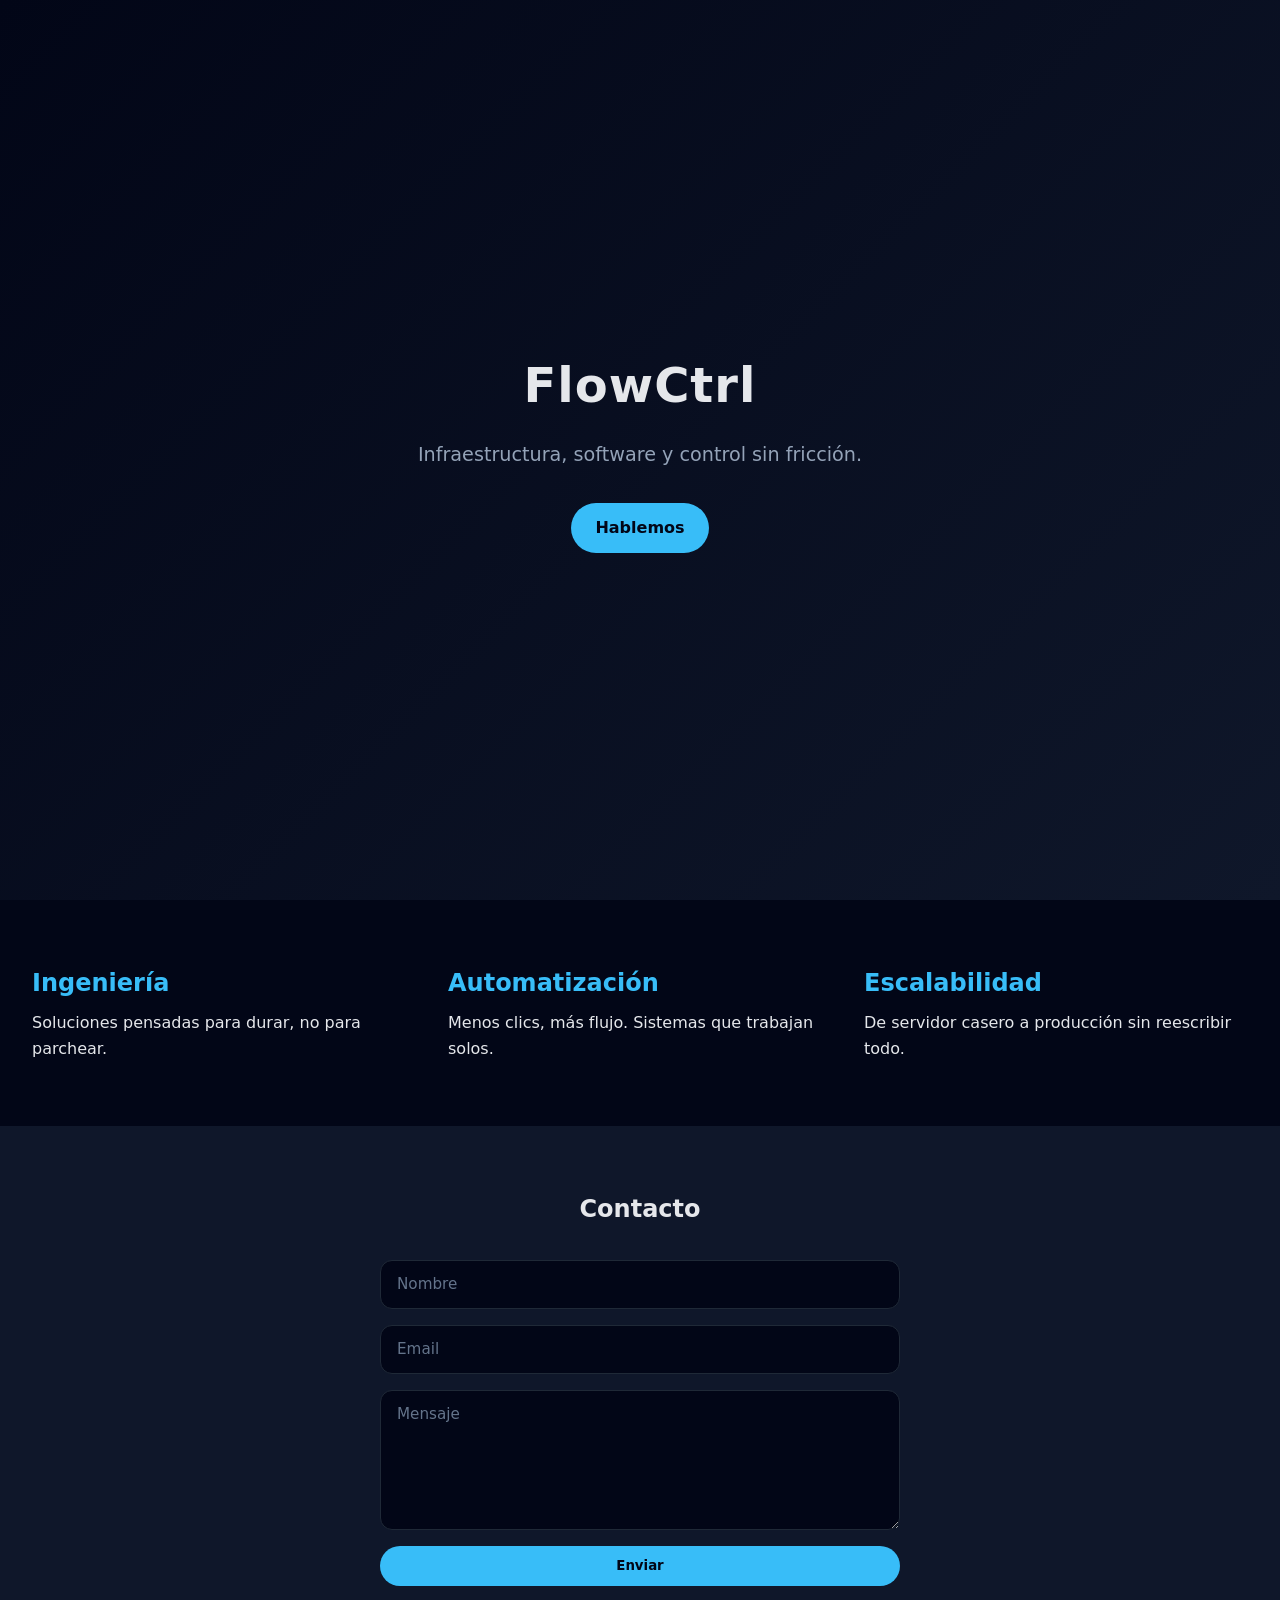
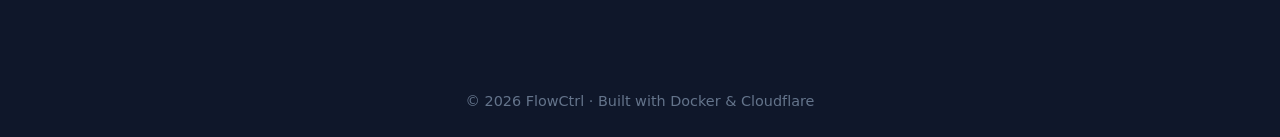
==== frontend/index.html @ c10a3f9c "init: proyecto flowsctrl (frontend + infra)" ====
<!DOCTYPE html>
<html lang="es">
<head>
  <meta charset="UTF-8" />
  <meta name="viewport" content="width=device-width, initial-scale=1.0"/>
  <title>FlowCtrl</title>
  <link rel="stylesheet" href="styles.css" />
</head>
<body>

  <header class="hero">
    <h1>FlowCtrl</h1>
    <p>Infraestructura, software y control sin fricción.</p>
    <a href="#contacto" class="btn">Hablemos</a>
  </header>

  <section class="features">
    <div>
      <h2>Ingeniería</h2>
      <p>Soluciones pensadas para durar, no para parchear.</p>
    </div>
    <div>
      <h2>Automatización</h2>
      <p>Menos clics, más flujo. Sistemas que trabajan solos.</p>
    </div>
    <div>
      <h2>Escalabilidad</h2>
      <p>De servidor casero a producción sin reescribir todo.</p>
    </div>
  </section>

<section id="contacto" class="contact">
  <h2>Contacto</h2>

  <form id="contactForm">
    <input name="name" placeholder="Nombre" required />
    <input name="email" type="email" placeholder="Email" required />
    <textarea name="message" placeholder="Mensaje" required></textarea>

    <button class="btn" type="submit">Enviar</button>
    <p id="status"></p>
  </form>
</section>

<script>
  const form = document.getElementById("contactForm");
  const statusEl = document.getElementById("status");

  form.addEventListener("submit", async (e) => {
    e.preventDefault();
    statusEl.textContent = "Enviando...";

    const formData = new FormData(form);
    const payload = Object.fromEntries(formData.entries());

    try {
      const res = await fetch("/api/contact", {
        method: "POST",
        headers: { "Content-Type": "application/json" },
        body: JSON.stringify(payload),
      });

      const out = await res.json();

      if (res.ok && out.ok) {
        statusEl.textContent = "Mensaje enviado ✅";
        form.reset();
      } else {
        statusEl.textContent = "Error enviando 😅";
        console.error(out);
      }
    } catch (err) {
      statusEl.textContent = "Error de red 😬";
      console.error(err);
    }
  });
</script>
	  	
  	

  <footer>
    © 2026 FlowCtrl · Built with Docker & Cloudflare
  </footer>

</body>
</html>
---- frontend/styles.css ----
* {
  box-sizing: border-box;
  margin: 0;
  padding: 0;
  font-family: system-ui, -apple-system, BlinkMacSystemFont, sans-serif;
}

body {
  background: #0f172a;
  color: #e5e7eb;
  line-height: 1.6;
}

.hero {
  min-height: 100vh;
  display: flex;
  flex-direction: column;
  justify-content: center;
  align-items: center;
  text-align: center;
  padding: 2rem;
  background: linear-gradient(135deg, #020617, #0f172a);
}

.hero h1 {
  font-size: 3rem;
  letter-spacing: 1px;
}

.hero p {
  margin: 1rem 0 2rem;
  font-size: 1.2rem;
  color: #94a3b8;
}

.btn {
  text-decoration: none;
  padding: 0.75rem 1.5rem;
  border-radius: 999px;
  background: #38bdf8;
  color: #020617;
  font-weight: 600;
}

.features {
  display: grid;
  grid-template-columns: repeat(auto-fit, minmax(220px, 1fr));
  gap: 2rem;
  padding: 4rem 2rem;
  background: #020617;
}

.features h2 {
  margin-bottom: 0.5rem;
  color: #38bdf8;
}

.contact {
  padding: 4rem 2rem;
  text-align: center;
}

footer {
  padding: 1.5rem;
  text-align: center;
  font-size: 0.9rem;
  color: #64748b;
}

form {
  display: grid;
  grid-template-columns: 1fr;
  gap: 1rem;
  max-width: 520px;
  margin: 2rem auto 0;
}

input, textarea {
  width: 100%;
  padding: 0.9rem 1rem;
  border-radius: 12px;
  border: 1px solid #1f2937;
  background: #020617;
  color: #e5e7eb;
  font-size: 0.95rem;
}

input::placeholder,
textarea::placeholder {
  color: #64748b;
}

textarea {
  min-height: 140px;
  resize: vertical;
}

button.btn {
  align-self: center;
  padding: 0.8rem 2rem;
  border: none;
  cursor: pointer;
}

#status {
  text-align: center;
  font-size: 0.9rem;
  color: #94a3b8;
}
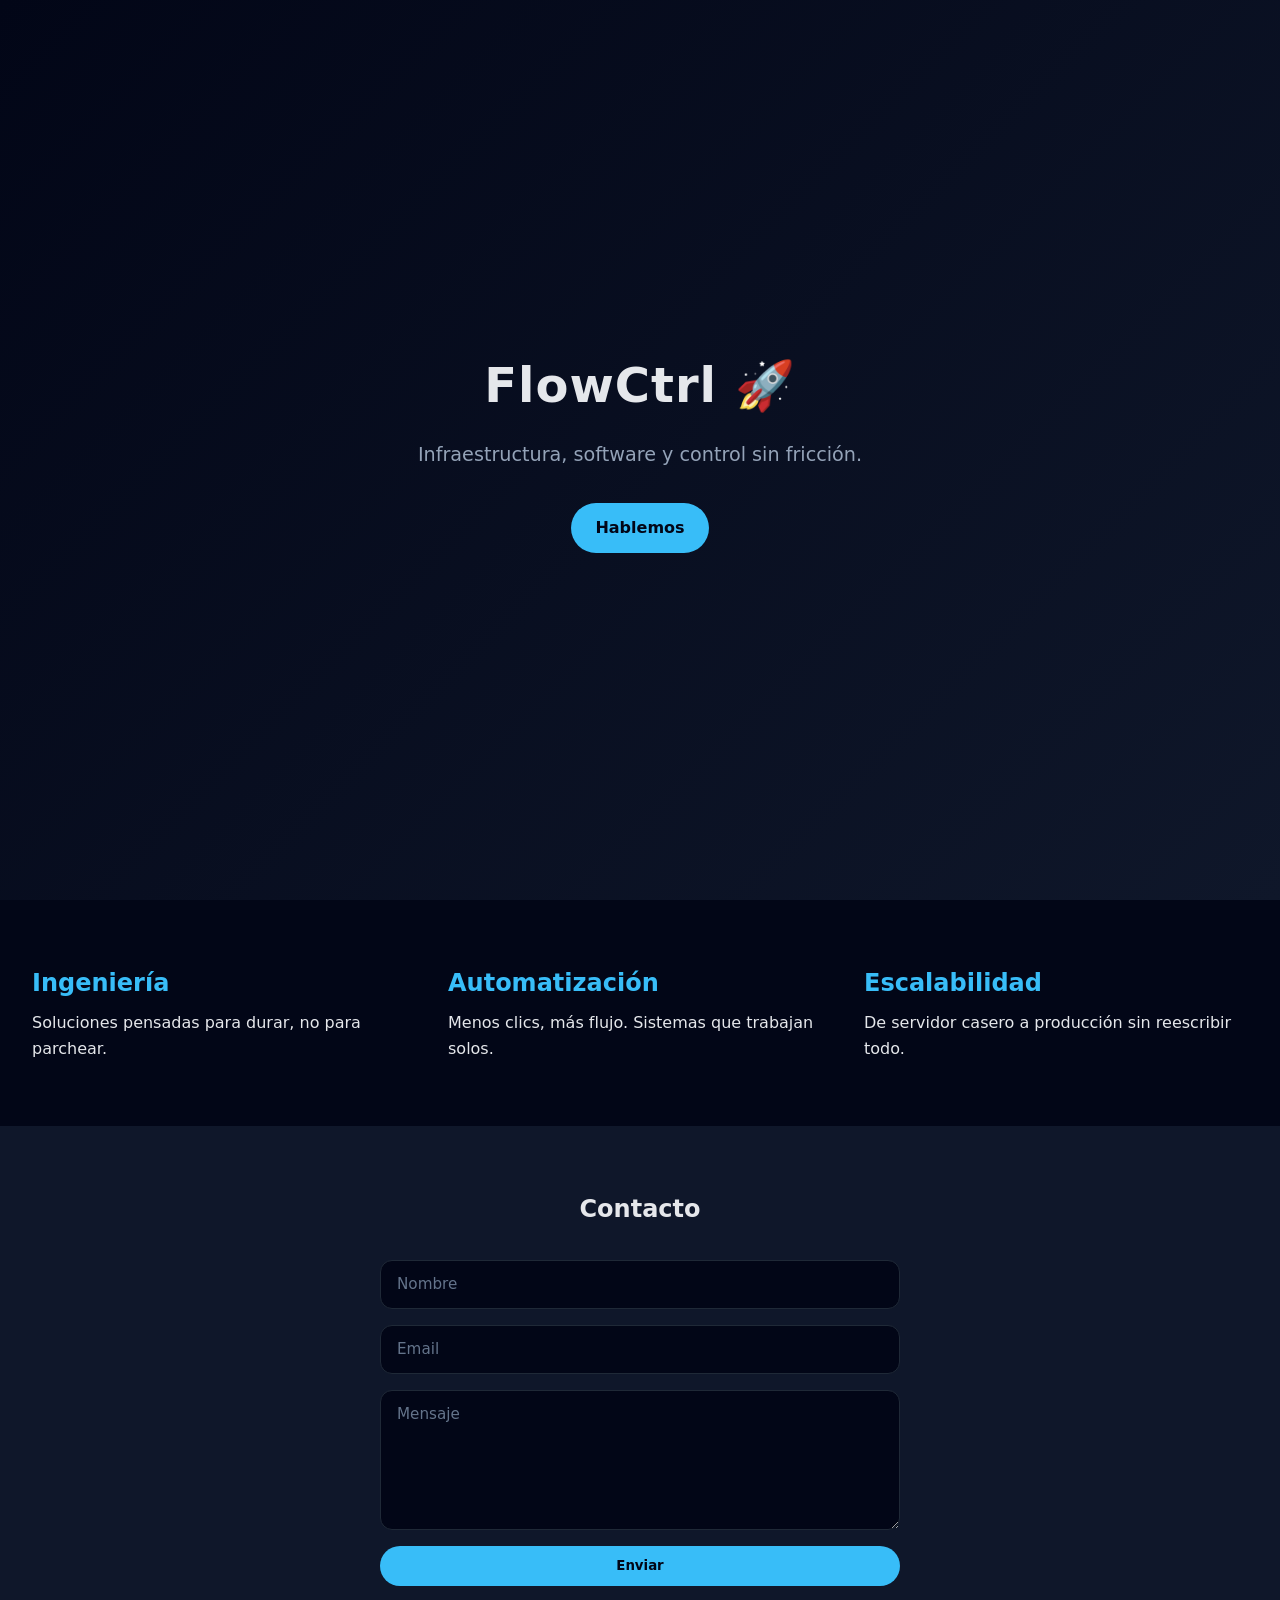
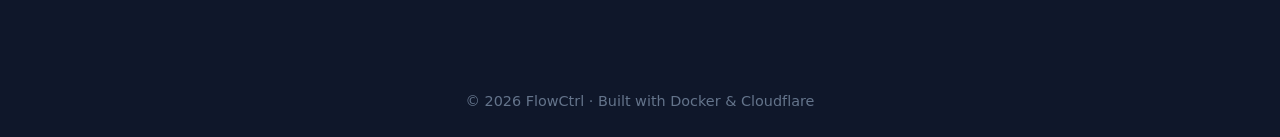
==== commit 08390bda: "test: primer cambio desde PC" ====
--- a/frontend/index.html
+++ b/frontend/index.html
@@ -9,7 +9,7 @@
 <body>
 
   <header class="hero">
-    <h1>FlowCtrl</h1>
+    <h1>FlowCtrl 🚀</h1>
     <p>Infraestructura, software y control sin fricción.</p>
     <a href="#contacto" class="btn">Hablemos</a>
   </header>
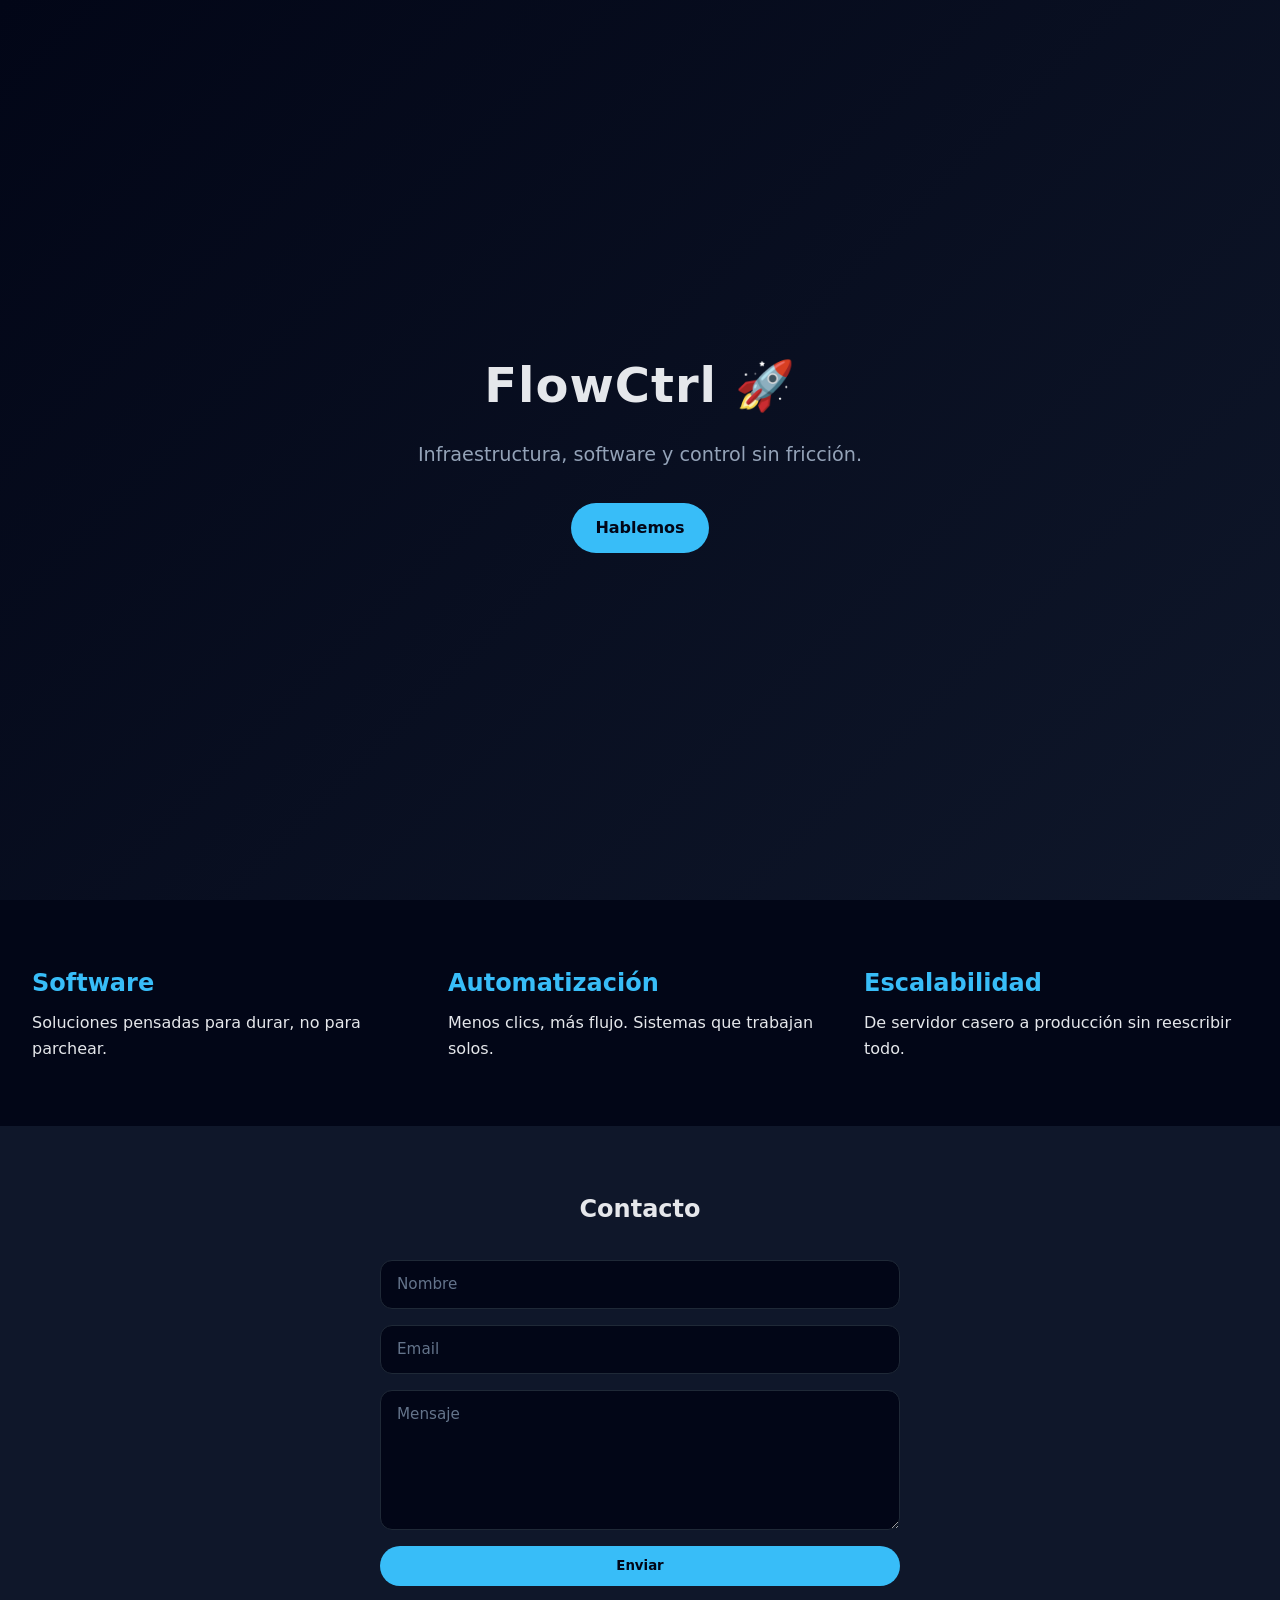
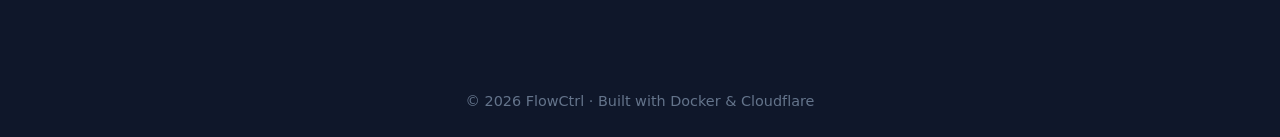
==== commit 6faf5f05: "test: cambio en dev"" ====
--- a/frontend/index.html
+++ b/frontend/index.html
@@ -16,7 +16,7 @@
 
   <section class="features">
     <div>
-      <h2>Ingeniería</h2>
+      <h2>Software</h2>
       <p>Soluciones pensadas para durar, no para parchear.</p>
     </div>
     <div>
